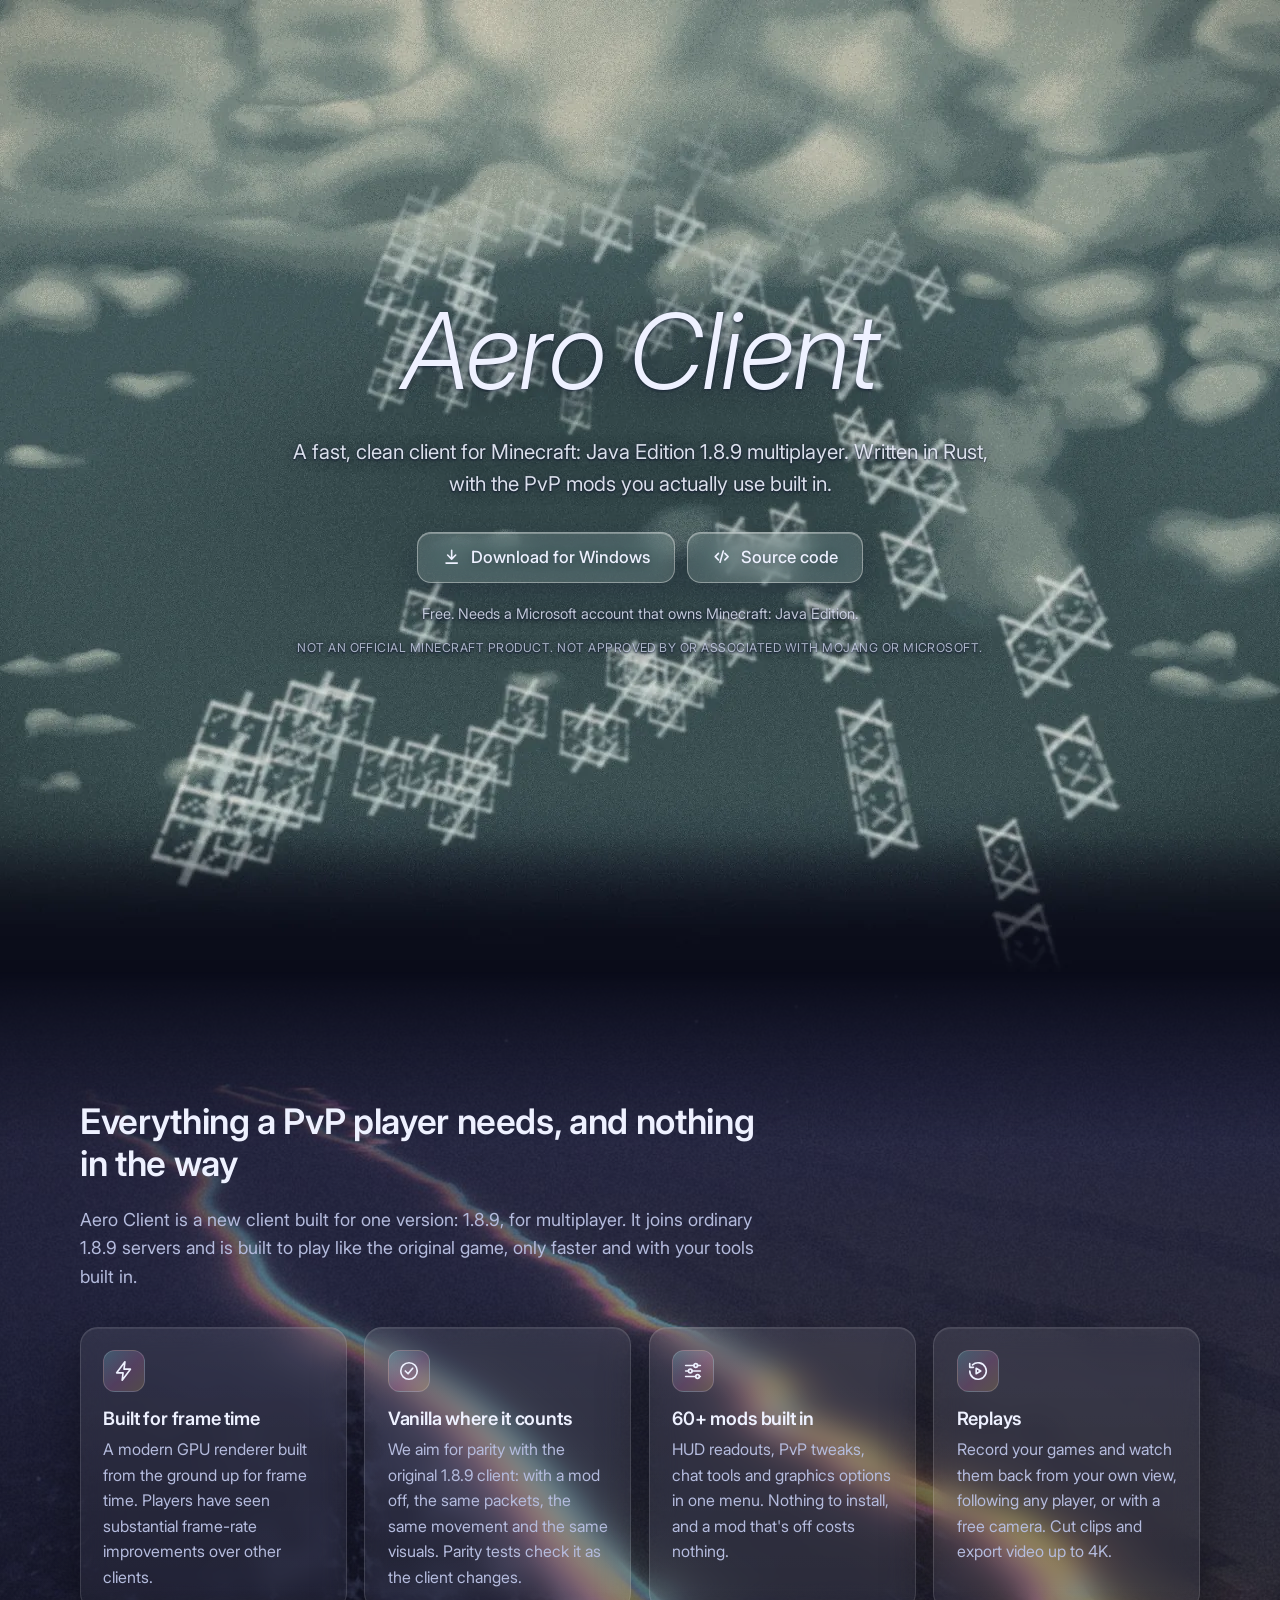
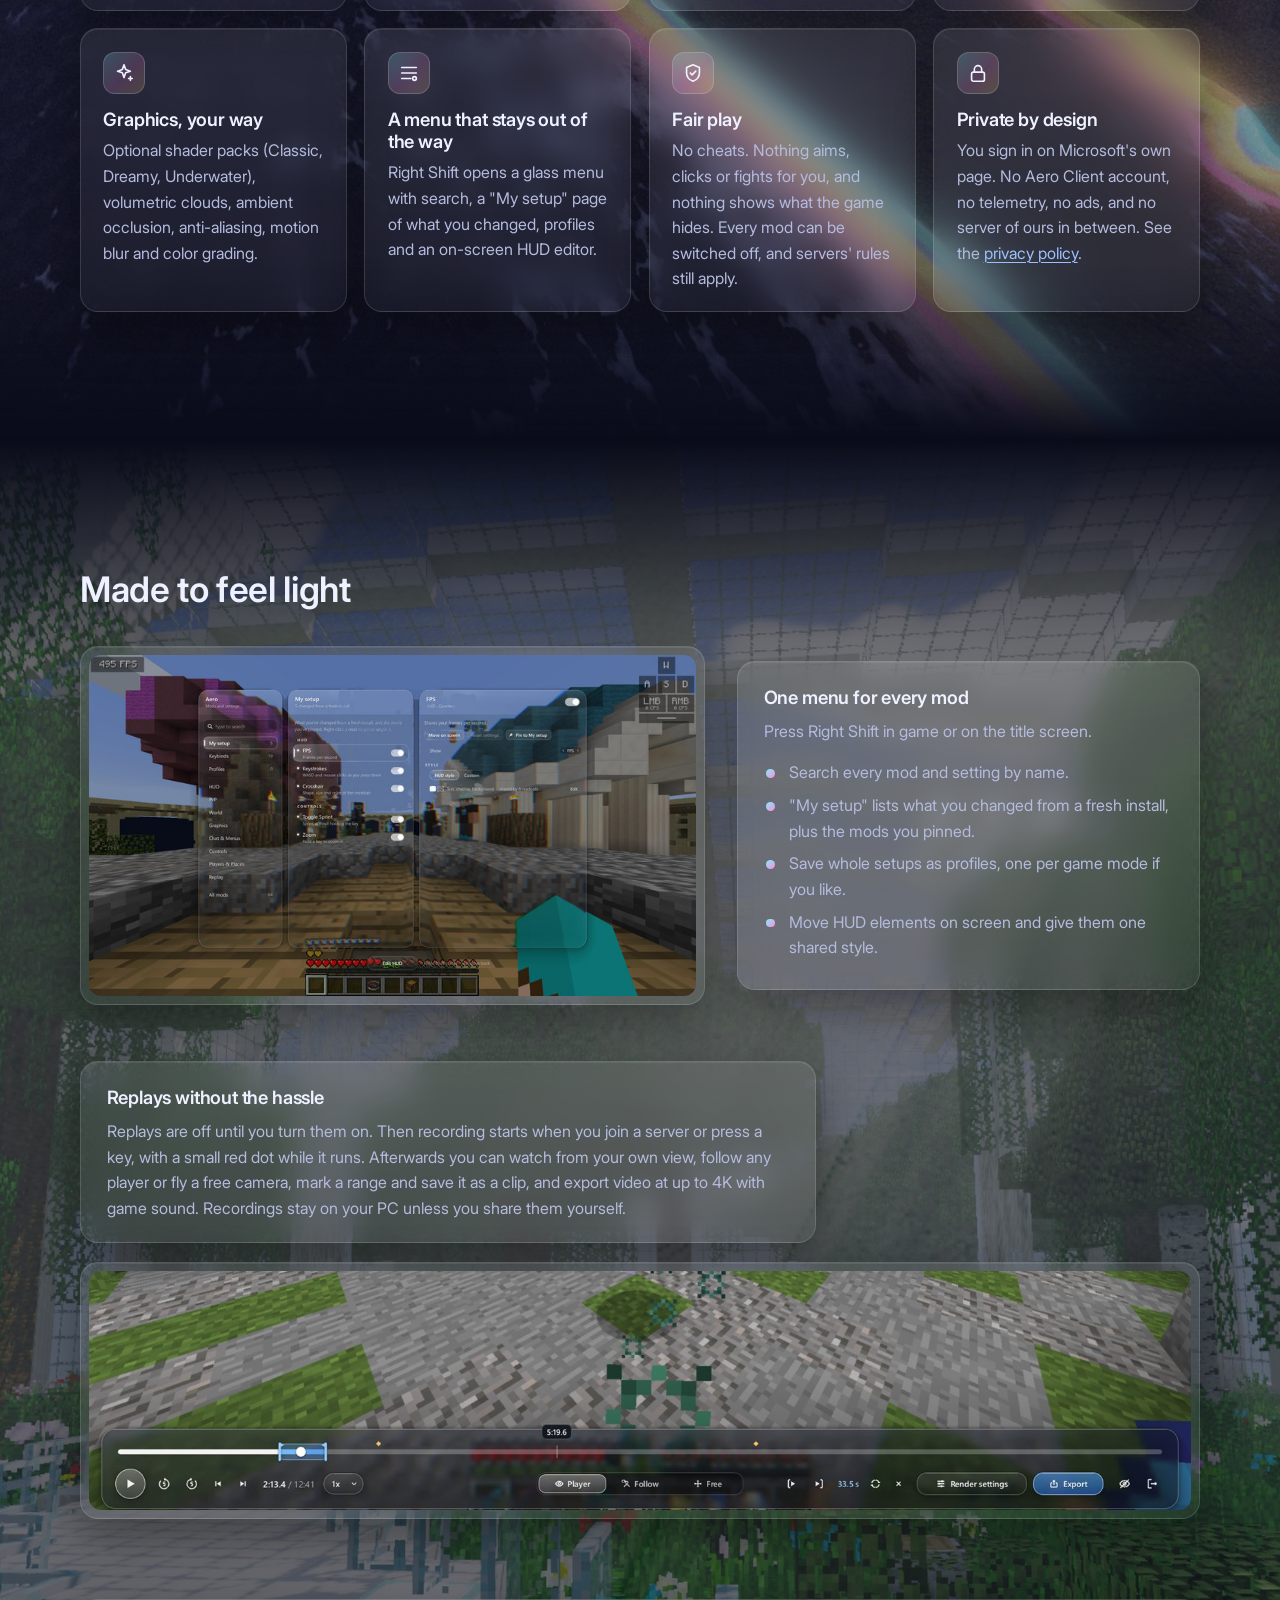
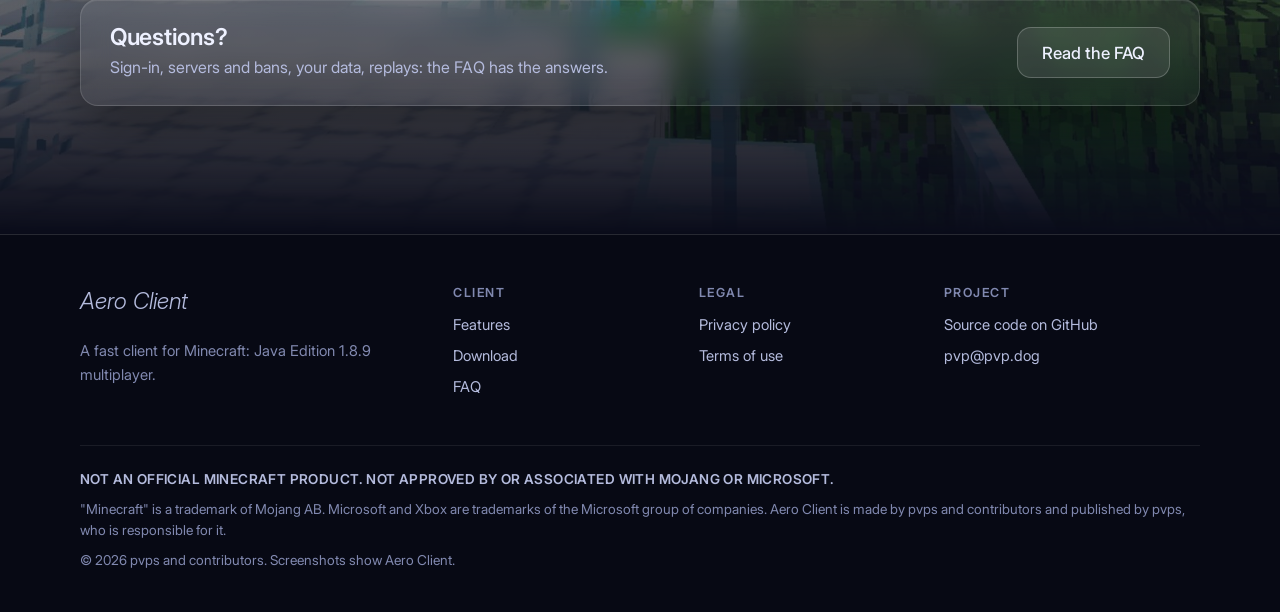
==== index.html @ 68083602 "Initial commit Co-Authored-By: Claude Opus 5.5 <noreply@anthropic.com>" ====
<!doctype html>
<html lang="en">
<head>
  <meta charset="utf-8">
  <meta name="viewport" content="width=device-width, initial-scale=1">
  <title>Aero Client: a fast client for Minecraft: Java Edition 1.8.9</title>
  <meta name="description" content="Aero Client is a fast, privacy-respecting client for Minecraft: Java Edition 1.8.9 multiplayer, written in Rust, with built-in PvP mods, replays and graphics options.">
  <meta name="referrer" content="no-referrer">
  <meta name="theme-color" content="#0a0c1a">
  <link rel="stylesheet" href="assets/css/site.css">
</head>
<body class="home">
  <a class="skip" href="#main">Skip to content</a>

  <main id="main">
    <section class="hero" aria-labelledby="hero-title">
      <div class="hero-plate" aria-hidden="true"></div>

      <div class="wrap hero-inner">
        <h1 class="hero-title" id="hero-title">Aero Client</h1>
        <p class="hero-lede">A fast, clean client for Minecraft: Java Edition 1.8.9 multiplayer. Written in Rust, with the PvP mods you actually use built in.</p>
        <div class="cta-row">
          <button type="button" class="btn btn-lg" popovertarget="download">
            <svg viewBox="0 0 24 24" fill="none" stroke="currentColor" stroke-width="2" stroke-linecap="round" stroke-linejoin="round" aria-hidden="true"><path d="M12 4v11M7 10l5 5 5-5M5 20h14"/></svg>
            Download for Windows
          </button>
          <a class="btn btn-lg" href="https://github.com/lettingtimetell/aero-client" rel="noopener">
            <svg viewBox="0 0 24 24" fill="none" stroke="currentColor" stroke-width="2" stroke-linecap="round" stroke-linejoin="round" aria-hidden="true"><path d="m8 8-4 4 4 4M16 8l4 4-4 4M14 5l-4 14"/></svg>
            Source code
          </a>
        </div>
        <p class="hero-note">Free. Needs a Microsoft account that owns Minecraft: Java Edition.</p>
        <p class="notice-line">NOT AN OFFICIAL MINECRAFT PRODUCT. NOT APPROVED BY OR ASSOCIATED WITH MOJANG OR MICROSOFT.</p>
      </div>
    </section>

    <section class="band band-shore" id="features" aria-labelledby="features-title">
      <div class="wrap">
        <div class="section-head">
          <h2 id="features-title">Everything a PvP player needs, and nothing in the way</h2>
          <p class="lede">Aero Client is a new client built for one version: 1.8.9, for multiplayer. It joins ordinary 1.8.9 servers and is built to play like the original game, only faster and with your tools built in.</p>
        </div>

        <div class="grid grid-4">
          <article class="card glass">
            <span class="icon"><svg viewBox="0 0 24 24" fill="none" stroke="currentColor" stroke-width="1.8" stroke-linecap="round" stroke-linejoin="round" aria-hidden="true"><path d="M13 2 4 14h7l-1 8 9-12h-7l1-8z"/></svg></span>
            <h3>Built for frame time</h3>
            <p>A modern GPU renderer built from the ground up for frame time. Players have seen substantial frame-rate improvements over other clients.</p>
          </article>
          <article class="card glass">
            <span class="icon"><svg viewBox="0 0 24 24" fill="none" stroke="currentColor" stroke-width="1.8" stroke-linecap="round" stroke-linejoin="round" aria-hidden="true"><circle cx="12" cy="12" r="9"/><path d="m8 12 3 3 5-6"/></svg></span>
            <h3>Vanilla where it counts</h3>
            <p>We aim for parity with the original 1.8.9 client: with a mod off, the same packets, the same movement and the same visuals. Parity tests check it as the client changes.</p>
          </article>
          <article class="card glass">
            <span class="icon"><svg viewBox="0 0 24 24" fill="none" stroke="currentColor" stroke-width="1.8" stroke-linecap="round" stroke-linejoin="round" aria-hidden="true"><path d="M4 6h9M17 6h3M4 12h3M11 12h9M4 18h11M19 18h1"/><circle cx="15" cy="6" r="2"/><circle cx="9" cy="12" r="2"/><circle cx="17" cy="18" r="2"/></svg></span>
            <h3>60+ mods built in</h3>
            <p>HUD readouts, PvP tweaks, chat tools and graphics options in one menu. Nothing to install, and a mod that's off costs nothing.</p>
          </article>
          <article class="card glass">
            <span class="icon"><svg viewBox="0 0 24 24" fill="none" stroke="currentColor" stroke-width="1.8" stroke-linecap="round" stroke-linejoin="round" aria-hidden="true"><path d="M3 12a9 9 0 1 0 3-6.7"/><path d="M3 4v4h4"/><path d="m10 9 5 3-5 3z"/></svg></span>
            <h3>Replays</h3>
            <p>Record your games and watch them back from your own view, following any player, or with a free camera. Cut clips and export video up to 4K.</p>
          </article>
          <article class="card glass">
            <span class="icon"><svg viewBox="0 0 24 24" fill="none" stroke="currentColor" stroke-width="1.8" stroke-linecap="round" stroke-linejoin="round" aria-hidden="true"><path d="M12 3l1.8 5.2L19 10l-5.2 1.8L12 17l-1.8-5.2L5 10l5.2-1.8z"/><path d="M19 16v4M17 18h4"/></svg></span>
            <h3>Graphics, your way</h3>
            <p>Optional shader packs (Classic, Dreamy, Underwater), volumetric clouds, ambient occlusion, anti-aliasing, motion blur and color grading.</p>
          </article>
          <article class="card glass">
            <span class="icon"><svg viewBox="0 0 24 24" fill="none" stroke="currentColor" stroke-width="1.8" stroke-linecap="round" stroke-linejoin="round" aria-hidden="true"><path d="M4 6h16M4 12h16M4 18h10"/><circle cx="18" cy="18" r="2"/></svg></span>
            <h3>A menu that stays out of the way</h3>
            <p>Right Shift opens a glass menu with search, a "My setup" page of what you changed, profiles and an on-screen HUD editor.</p>
          </article>
          <article class="card glass">
            <span class="icon"><svg viewBox="0 0 24 24" fill="none" stroke="currentColor" stroke-width="1.8" stroke-linecap="round" stroke-linejoin="round" aria-hidden="true"><path d="M12 3 5 6v6c0 4.5 3 7.5 7 9 4-1.5 7-4.5 7-9V6z"/><path d="m9 12 2 2 4-4"/></svg></span>
            <h3>Fair play</h3>
            <p>No cheats. Nothing aims, clicks or fights for you, and nothing shows what the game hides. Every mod can be switched off, and servers' rules still apply.</p>
          </article>
          <article class="card glass">
            <span class="icon"><svg viewBox="0 0 24 24" fill="none" stroke="currentColor" stroke-width="1.8" stroke-linecap="round" stroke-linejoin="round" aria-hidden="true"><rect x="5" y="11" width="14" height="10" rx="2"/><path d="M8 11V8a4 4 0 0 1 8 0v3"/></svg></span>
            <h3>Private by design</h3>
            <p>You sign in on Microsoft's own page. No Aero Client account, no telemetry, no ads, and no server of ours in between. See the <a href="privacy.html">privacy policy</a>.</p>
          </article>
        </div>
      </div>
    </section>

    <section class="band band-greenhouse" aria-labelledby="tour-title">
      <div class="wrap">
        <div class="section-head">
          <h2 id="tour-title">Made to feel light</h2>
        </div>

        <div class="showcase">
          <figure class="showcase-media glass">
            <img src="assets/img/mods-menu-lobby.jpg"
                 srcset="assets/img/mods-menu-lobby-800.jpg 800w, assets/img/mods-menu-lobby.jpg 1600w"
                 sizes="(max-width: 960px) 92vw, 640px" width="1600" height="900" loading="lazy"
                 alt="The mod menu open in game, in a server's spawn lobby: categories on the left, the My setup list in the middle and the FPS mod's settings on the right, with the lobby blurred behind the glass.">
          </figure>
          <div class="showcase-text glass">
            <h3>One menu for every mod</h3>
            <p>Press Right Shift in game or on the title screen.</p>
            <ul class="ticks">
              <li>Search every mod and setting by name.</li>
              <li>"My setup" lists what you changed from a fresh install, plus the mods you pinned.</li>
              <li>Save whole setups as profiles, one per game mode if you like.</li>
              <li>Move HUD elements on screen and give them one shared style.</li>
            </ul>
          </div>
        </div>

        <div class="showcase stack">
          <div class="showcase-text glass">
            <h3>Replays without the hassle</h3>
            <p>Replays are off until you turn them on. Then recording starts when you join a server or press a key, with a small red dot while it runs. Afterwards you can watch from your own view, follow any player or fly a free camera, mark a range and save it as a clip, and export video at up to 4K with game sound. Recordings stay on your PC unless you share them yourself.</p>
          </div>
          <figure class="showcase-media glass">
            <img src="assets/img/replay-controls.jpg"
                 srcset="assets/img/replay-controls-800.jpg 800w, assets/img/replay-controls.jpg 1600w"
                 sizes="(max-width: 1160px) 94vw, 1100px" width="1600" height="347" loading="lazy"
                 alt="The replay viewer's playback bar: timeline with a selected range, play and skip buttons, playback speed, Player, Follow and Free camera modes, Render settings and Export.">
          </figure>
        </div>

        <div class="faq-prompt glass">
          <div>
            <h2>Questions?</h2>
            <p>Sign-in, servers and bans, your data, replays: the FAQ has the answers.</p>
          </div>
          <a class="btn btn-lg" href="faq.html">Read the FAQ</a>
        </div>
      </div>
    </section>
  </main>

  <footer class="site-footer">
    <div class="wrap footer-grid">
      <div class="footer-brand">
        <a class="brand" href="index.html" aria-label="Aero Client home">
          <span class="brand-name">Aero Client</span>
        </a>
        <p>A fast client for Minecraft: Java Edition 1.8.9 multiplayer.</p>
      </div>
      <nav aria-label="Client">
        <h2>Client</h2>
        <a href="#features">Features</a>
        <button type="button" class="footer-link" popovertarget="download">Download</button>
        <a href="faq.html">FAQ</a>
      </nav>
      <nav aria-label="Legal">
        <h2>Legal</h2>
        <a href="privacy.html">Privacy policy</a>
        <a href="terms.html">Terms of use</a>
      </nav>
      <div>
        <h2>Project</h2>
        <a href="https://github.com/lettingtimetell/aero-client" rel="noopener">Source code on GitHub</a>
        <a href="mailto:pvp@pvp.dog">pvp@pvp.dog</a>
      </div>
    </div>
    <div class="wrap footer-legal">
      <p class="disclaimer"><strong>NOT AN OFFICIAL MINECRAFT PRODUCT. NOT APPROVED BY OR ASSOCIATED WITH MOJANG OR MICROSOFT.</strong></p>
      <p>"Minecraft" is a trademark of Mojang AB. Microsoft and Xbox are trademarks of the Microsoft group of companies. Aero Client is made by pvps and contributors and published by pvps, who is responsible for it.</p>
      <p>&copy; 2026 pvps and contributors. Screenshots show Aero Client.</p>
    </div>
  </footer>

  <!-- The download warning. Every Download button opens it; nothing downloads until "I understand". -->
  <div class="modal" id="download" popover role="dialog" aria-labelledby="download-title" aria-describedby="download-text">
    <span class="modal-icon" aria-hidden="true"><svg viewBox="0 0 24 24" fill="none" stroke="currentColor" stroke-width="2" stroke-linecap="round" stroke-linejoin="round"><path d="M10.3 3.9 1.8 18.2A2 2 0 0 0 3.5 21h17a2 2 0 0 0 1.7-2.8L13.7 3.9a2 2 0 0 0-3.4 0z"/><path d="M12 9v4M12 17h.01"/></svg></span>
    <h2 id="download-title">Before you download</h2>
    <div id="download-text">
      <p><strong>Aero Client is experimental.</strong> We aim to make it behave exactly like the original 1.8.9 client and test it against that client, but we can't guarantee that it matches in every case.</p>
      <p>Servers decide which clients and mods they allow, and some check how clients behave. Use your own discretion when you play on servers with Aero Client: read each server's rules, and switch off any mod it doesn't allow. You play on servers at your own risk, and we are not responsible for bans or any other action a server takes against your account.</p>
    </div>
    <div class="cta-row">
      <a class="btn btn-lg" href="https://github.com/lettingtimetell/aero-client/releases/latest" rel="noopener" autofocus>
        <svg viewBox="0 0 24 24" fill="none" stroke="currentColor" stroke-width="2" stroke-linecap="round" stroke-linejoin="round" aria-hidden="true"><path d="M12 4v11M7 10l5 5 5-5M5 20h14"/></svg>
        I understand, download
      </a>
      <button type="button" class="btn btn-lg" popovertarget="download" popovertargetaction="hide">Cancel</button>
    </div>
  </div>
</body>
</html>
---- assets/css/site.css ----
/* Aero Client website: one shared stylesheet for every page.
   Dark and glassy, matching the client's own menus. No external requests: fonts are local.
   No JavaScript anywhere: the download warning is an HTML popover, the panes are CSS animation. */

/* ---------- Fonts (Inter, SIL Open Font License 1.1: see assets/fonts/inter/OFL.txt) ---------- */
@font-face {
  font-family: "Inter";
  src: url("../fonts/inter/Inter_28pt-Regular.ttf") format("truetype");
  font-weight: 400;
  font-style: normal;
  font-display: swap;
}
@font-face {
  font-family: "Inter";
  src: url("../fonts/inter/Inter_28pt-Medium.ttf") format("truetype");
  font-weight: 500;
  font-style: normal;
  font-display: swap;
}
@font-face {
  font-family: "Inter";
  src: url("../fonts/inter/Inter_28pt-SemiBold.ttf") format("truetype");
  font-weight: 600;
  font-style: normal;
  font-display: swap;
}
/* The client's title screen uses this cut for "Aero Client". */
@font-face {
  font-family: "Inter Display";
  src: url("../fonts/inter/InterDisplay-LightItalic.ttf") format("truetype");
  font-weight: 300;
  font-style: italic;
  font-display: swap;
}

/* ---------- Design tokens: change the look here ---------- */
:root {
  color-scheme: dark;

  --bg: #0a0c1a;
  --bg-raised: #10132a;
  --text: #eef1ff;
  --text-dim: #b4bbdd;
  --text-faint: #8189b0;

  --glass: rgba(255, 255, 255, 0.055);
  --glass-strong: rgba(255, 255, 255, 0.09);
  --glass-border: rgba(255, 255, 255, 0.13);
  --glass-border-strong: rgba(255, 255, 255, 0.22);

  --accent-text: #9cc0ff;
  --crest-cyan: #7cf0ff;
  --crest-pink: #ff8ad8;
  --crest-gold: #ffd36b;
  --warn: #ffcf6e;

  --radius: 18px;
  --radius-sm: 12px;
  --radius-pill: 999px;
  --wrap: 1120px;
  --wrap-prose: 760px;
  --shadow: 0 18px 50px rgba(0, 0, 0, 0.38);

  --font: "Inter", "Segoe UI", system-ui, -apple-system, Roboto, "Helvetica Neue", Arial, sans-serif;
  --font-display: "Inter Display", "Inter", "Segoe UI", system-ui, sans-serif;
  --font-mono: ui-monospace, "Cascadia Mono", Consolas, "SFMono-Regular", Menlo, monospace;
}

/* ---------- Base ---------- */
*,
*::before,
*::after {
  box-sizing: border-box;
}

html {
  -webkit-text-size-adjust: 100%;
  text-size-adjust: 100%;
  scroll-behavior: smooth;
  scroll-padding-top: 1.5rem;
}

body {
  margin: 0;
  min-height: 100vh;
  background:
    radial-gradient(1200px 600px at 85% -10%, rgba(124, 240, 255, 0.10), transparent 60%),
    radial-gradient(900px 500px at -10% 20%, rgba(255, 138, 216, 0.08), transparent 60%),
    radial-gradient(900px 700px at 50% 110%, rgba(77, 139, 255, 0.10), transparent 60%),
    var(--bg);
  background-attachment: fixed;
  color: var(--text);
  font-family: var(--font);
  font-size: 16px;
  line-height: 1.6;
  -webkit-font-smoothing: antialiased;
}

/* The home page paints its own backgrounds section by section. */
body.home {
  background: var(--bg);
}

img {
  max-width: 100%;
  height: auto;
  display: block;
}

a {
  color: var(--accent-text);
  text-decoration-thickness: 1px;
  text-underline-offset: 3px;
}

a:hover {
  color: #c3d8ff;
}

:focus-visible {
  outline: 2px solid var(--crest-cyan);
  outline-offset: 3px;
  border-radius: 6px;
}

h1,
h2,
h3,
h4 {
  line-height: 1.2;
  margin: 0 0 0.6em;
  font-weight: 600;
  letter-spacing: -0.01em;
}

h1 {
  font-size: clamp(2.2rem, 4.5vw, 3.4rem);
}

h2 {
  font-size: clamp(1.6rem, 3vw, 2.2rem);
}

h3 {
  font-size: 1.15rem;
}

p {
  margin: 0 0 1em;
}

code,
.mono {
  font-family: var(--font-mono);
  font-size: 0.9em;
  background: rgba(255, 255, 255, 0.07);
  border: 1px solid rgba(255, 255, 255, 0.08);
  border-radius: 6px;
  padding: 0.08em 0.4em;
  word-break: break-word;
}

hr {
  border: 0;
  border-top: 1px solid var(--glass-border);
  margin: 2.5rem 0;
}

.wrap {
  width: min(100% - 2.5rem, var(--wrap));
  margin-inline: auto;
}

.wrap-prose {
  width: min(100% - 2.5rem, var(--wrap-prose));
  margin-inline: auto;
}

.visually-hidden {
  position: absolute !important;
  width: 1px;
  height: 1px;
  overflow: hidden;
  clip: rect(0 0 0 0);
  white-space: nowrap;
}

.skip {
  position: absolute;
  left: 1rem;
  top: -3rem;
  z-index: 100;
  background: #2f6ff0;
  color: #fff;
  padding: 0.5rem 0.9rem;
  border-radius: var(--radius-sm);
}

.skip:focus {
  top: 1rem;
}

/* ---------- Wordmark and the way home (there is no top bar) ---------- */
.brand {
  display: inline-flex;
  align-items: center;
  gap: 0.6rem;
  color: var(--text);
  text-decoration: none;
  flex: none;
}

.brand:hover {
  color: var(--text);
}

.brand-name {
  font-family: var(--font-display);
  font-style: italic;
  font-weight: 300;
  font-size: 1.45rem;
  letter-spacing: 0.005em;
  white-space: nowrap;
}

.page-top {
  padding-top: clamp(1.4rem, 3vw, 2rem);
}

.back-link {
  display: inline-flex;
  align-items: center;
  gap: 0.5rem;
  color: var(--text-dim);
  text-decoration: none;
  font-family: var(--font-display);
  font-style: italic;
  font-weight: 300;
  font-size: 1.4rem;
}

.back-link:hover {
  color: var(--text);
}

.back-link svg {
  width: 1rem;
  height: 1rem;
  flex: none;
}

/* ---------- Buttons ---------- */
/* Every button is the same clear glass, Download included. */
.btn {
  display: inline-flex;
  align-items: center;
  justify-content: center;
  gap: 0.55rem;
  font: inherit;
  font-weight: 500;
  color: var(--text);
  text-decoration: none;
  background: var(--glass-strong);
  border: 1px solid var(--glass-border-strong);
  border-radius: var(--radius-sm);
  padding: 0.65rem 1.15rem;
  line-height: 1.2;
  cursor: pointer;
  transition: background 0.15s ease, border-color 0.15s ease;
  white-space: nowrap;
}

.btn:hover {
  color: var(--text);
  background: rgba(255, 255, 255, 0.14);
  border-color: rgba(255, 255, 255, 0.3);
}

.btn-lg {
  padding: 0.9rem 1.5rem;
  font-size: 1.05rem;
  border-radius: 14px;
}

.btn svg {
  width: 1.15em;
  height: 1.15em;
  flex: none;
}

/* ---------- Glass panels ---------- */
.glass {
  background: linear-gradient(180deg, rgba(255, 255, 255, 0.075), rgba(255, 255, 255, 0.035));
  border: 1px solid var(--glass-border);
  border-radius: var(--radius);
  box-shadow: var(--shadow), inset 0 1px 0 rgba(255, 255, 255, 0.08);
  -webkit-backdrop-filter: blur(14px);
  backdrop-filter: blur(14px);
}

/* ---------- Hero: the sky, the panes, the name ---------- */
.hero {
  position: relative;
  isolation: isolate;
  overflow: hidden;
  display: grid;
  align-items: center;
  /* The whole first screen, plus a little more that shows as soon as you scroll. The bottom
     padding keeps the content centred in the first screen. */
  min-height: 108vh;
  min-height: calc(100svh + 8vh);
  padding: 3.5rem 0 8vh;
  text-align: center;
}

/* The hero picture: the sky, the glass pane tower, the clouds in front, the film grain and the
   fade into the next section, baked into one image per screen size. The live 3D version it's made
   from lives in work/hero-studio/ (see its README): change it there, then run render_plates.py.
   A still picture costs almost nothing to scroll; the live version cost about 20 ms a frame.
   Each image is rendered from the live hero at that screen size, so it looks the same. */
.hero-plate {
  position: absolute;
  inset: 0;
  z-index: -1;
  background: var(--bg) url("../img/hero-1920.webp") center bottom / cover no-repeat;
}

@media (max-width: 1600px) {
  .hero-plate {
    background-image: url("../img/hero-1440.webp");
    background-image: image-set(url("../img/hero-1440.webp") 1x, url("../img/hero-1440@2x.webp") 2x);
  }
}

@media (min-width: 2201px) {
  .hero-plate {
    background-image: url("../img/hero-2560.webp");
  }
}

@media (max-aspect-ratio: 4 / 5) {
  .hero-plate {
    background-image: url("../img/hero-portrait.webp");
  }
}

.hero-inner {
  position: relative;
  z-index: 1;
  display: grid;
  justify-items: center;
}

.hero-title {
  font-family: var(--font-display);
  font-style: italic;
  font-weight: 300;
  font-size: clamp(3.4rem, 9vw, 6.6rem);
  letter-spacing: -0.01em;
  line-height: 1;
  margin: 0 0 0.3em;
  text-shadow: 0 1px 3px rgba(6, 10, 38, 0.55), 0 2px 28px rgba(6, 10, 38, 0.45);
}

.hero-lede {
  font-size: clamp(1.08rem, 1.9vw, 1.28rem);
  color: rgba(240, 244, 255, 0.9);
  max-width: 34em;
  margin: 0 auto 1.9rem;
  text-shadow: 0 1px 2px rgba(6, 10, 38, 0.8), 0 1px 14px rgba(6, 10, 38, 0.55);
}

.cta-row {
  display: flex;
  flex-wrap: wrap;
  gap: 0.8rem;
  align-items: center;
}

.hero .cta-row {
  justify-content: center;
}

/* Over the sky the clear buttons get a frost, so they read on light and dark clouds alike. */
.hero .btn {
  background: rgba(255, 255, 255, 0.13);
  border-color: rgba(255, 255, 255, 0.38);
  box-shadow: 0 10px 30px rgba(6, 10, 38, 0.25), inset 0 1px 0 rgba(255, 255, 255, 0.3);
  -webkit-backdrop-filter: blur(12px) saturate(140%);
  backdrop-filter: blur(12px) saturate(140%);
  text-shadow: 0 1px 8px rgba(6, 10, 38, 0.35);
}

.hero .btn:hover {
  background: rgba(255, 255, 255, 0.22);
  border-color: rgba(255, 255, 255, 0.55);
}

.hero-note {
  color: rgba(232, 238, 255, 0.82);
  font-size: 0.92rem;
  margin: 1.3rem 0 0;
  text-shadow: 0 1px 2px rgba(6, 10, 38, 0.8), 0 1px 10px rgba(6, 10, 38, 0.6);
}

.notice-line {
  font-size: 0.76rem;
  letter-spacing: 0.04em;
  color: rgba(225, 232, 255, 0.72);
  margin: 0.7rem 0 0;
  text-shadow: 0 1px 2px rgba(6, 10, 38, 0.8), 0 1px 10px rgba(6, 10, 38, 0.6);
}

/* ---------- Sections ---------- */
.section {
  padding: clamp(3.5rem, 7vw, 5.5rem) 0;
}

.section-head {
  max-width: 44rem;
  margin-bottom: 2.2rem;
}

.eyebrow {
  display: inline-block;
  font-size: 0.8rem;
  font-weight: 600;
  letter-spacing: 0.12em;
  text-transform: uppercase;
  color: var(--crest-cyan);
  margin-bottom: 0.7rem;
}

.lede {
  font-size: 1.12rem;
  color: var(--text-dim);
}

.page-head {
  padding: clamp(1.6rem, 4vw, 2.6rem) 0 1.5rem;
}

.page-head h1 {
  margin-bottom: 0.4em;
}

/* Home page bands: a picture from the client behind each lower section, dimmed for reading and
   faded out at the top and bottom edges so the bands melt into each other. */
.band {
  position: relative;
  isolation: isolate;
  padding: clamp(5rem, 10vw, 8rem) 0;
}

.band::before {
  content: "";
  position: absolute;
  inset: 0;
  z-index: -1;
  background: var(--band-image);
  -webkit-mask-image: linear-gradient(180deg, transparent 0, #000 16%, #000 84%, transparent 100%);
  mask-image: linear-gradient(180deg, transparent 0, #000 16%, #000 84%, transparent 100%);
}

.band-shore {
  --band-image:
    linear-gradient(180deg, rgba(10, 12, 26, 0.25), rgba(10, 12, 26, 0.45)),
    url("../img/bg-shore.jpg") center / cover no-repeat;
}

.band-greenhouse {
  --band-image:
    linear-gradient(180deg, rgba(8, 12, 26, 0.5), rgba(8, 12, 26, 0.6)),
    url("../img/bg-greenhouse.jpg") center / cover no-repeat;
}

@media (max-width: 960px) {
  .band-shore {
    --band-image:
      linear-gradient(180deg, rgba(10, 12, 26, 0.25), rgba(10, 12, 26, 0.45)),
      url("../img/bg-shore-960.jpg") center / cover no-repeat;
  }

  .band-greenhouse {
    --band-image:
      linear-gradient(180deg, rgba(8, 12, 26, 0.5), rgba(8, 12, 26, 0.6)),
      url("../img/bg-greenhouse-960.jpg") center / cover no-repeat;
  }
}

/* ---------- Feature cards ---------- */
.grid {
  display: grid;
  gap: 1.1rem;
}

.grid-4 {
  grid-template-columns: repeat(4, minmax(0, 1fr));
}

.card {
  padding: 1.4rem 1.4rem 1.2rem;
}

.card h3 {
  margin-bottom: 0.45em;
}

.card p {
  color: var(--text-dim);
  margin-bottom: 0.6em;
}

.card p:last-child {
  margin-bottom: 0;
}

.icon {
  display: inline-grid;
  place-items: center;
  width: 42px;
  height: 42px;
  border-radius: 12px;
  margin-bottom: 0.9rem;
  color: var(--text);
  background: linear-gradient(135deg, rgba(124, 240, 255, 0.22), rgba(255, 138, 216, 0.18) 55%, rgba(255, 211, 107, 0.18));
  border: 1px solid rgba(255, 255, 255, 0.16);
}

.icon svg {
  width: 22px;
  height: 22px;
}

/* ---------- Showcase rows (image + text) ---------- */
.showcase {
  display: grid;
  grid-template-columns: 1.35fr 1fr;
  gap: 2rem;
  align-items: center;
  margin-bottom: 3.5rem;
}

.showcase:last-child {
  margin-bottom: 0;
}

/* For very wide pictures: text on top, picture full width below. */
.showcase.stack {
  grid-template-columns: minmax(0, 1fr);
  gap: 1.2rem;
}

.showcase.stack .showcase-text {
  max-width: 46rem;
}

.showcase-media {
  margin: 0;
  padding: 8px;
}

.showcase-media img {
  border-radius: 12px;
  width: 100%;
}

.showcase-text {
  padding: 1.5rem 1.6rem 1.3rem;
}

.showcase-text p,
.showcase-text li {
  color: var(--text-dim);
}

.showcase-text p:last-child,
.showcase-text ul:last-child {
  margin-bottom: 0;
}

.ticks {
  list-style: none;
  padding: 0;
  margin: 0 0 1em;
}

.ticks li {
  position: relative;
  padding-left: 1.6rem;
  margin-bottom: 0.45rem;
}

.ticks li::before {
  content: "";
  position: absolute;
  left: 0.15rem;
  top: 0.55em;
  width: 0.55rem;
  height: 0.55rem;
  border-radius: 50%;
  background: linear-gradient(135deg, var(--crest-cyan), var(--crest-pink));
}

/* The FAQ, from the home page. */
.faq-prompt {
  display: flex;
  flex-wrap: wrap;
  align-items: center;
  justify-content: space-between;
  gap: 1rem 2rem;
  margin-top: clamp(3.5rem, 7vw, 5rem);
  padding: 1.5rem 1.8rem;
}

.faq-prompt h2 {
  font-size: 1.45rem;
  margin: 0 0 0.2rem;
}

.faq-prompt p {
  color: var(--text-dim);
  margin: 0;
}

/* ---------- The download warning (an HTML popover: Esc or a click outside closes it) ---------- */
.modal {
  position: fixed;
  inset: 0;
  margin: auto;
  width: min(100% - 2rem, 33rem);
  height: fit-content;
  max-height: calc(100% - 2rem);
  overflow: auto;
  padding: clamp(1.4rem, 4vw, 2rem);
  color: var(--text);
  text-align: left;
  border: 1px solid var(--glass-border-strong);
  border-radius: var(--radius);
  background: linear-gradient(180deg, rgba(34, 40, 78, 0.94), rgba(14, 17, 38, 0.96));
  box-shadow: 0 30px 90px rgba(0, 0, 0, 0.6), inset 0 1px 0 rgba(255, 255, 255, 0.14);
  -webkit-backdrop-filter: blur(18px);
  backdrop-filter: blur(18px);
}

.modal::backdrop {
  background: rgba(4, 6, 14, 0.62);
  -webkit-backdrop-filter: blur(5px);
  backdrop-filter: blur(5px);
}

.modal:popover-open {
  animation: modal-in 0.18s ease-out;
}

@keyframes modal-in {
  from {
    opacity: 0;
    transform: translateY(8px) scale(0.98);
  }
}

.modal-icon {
  display: inline-grid;
  place-items: center;
  width: 44px;
  height: 44px;
  border-radius: 12px;
  margin-bottom: 1rem;
  color: var(--warn);
  background: rgba(255, 207, 110, 0.12);
  border: 1px solid rgba(255, 207, 110, 0.35);
}

.modal-icon svg {
  width: 22px;
  height: 22px;
}

.modal h2 {
  font-size: 1.4rem;
  margin-bottom: 0.6rem;
}

.modal p {
  color: var(--text-dim);
}

.modal p strong {
  color: var(--text);
  font-weight: 600;
}

.modal .cta-row {
  margin-top: 1.5rem;
}

/* ---------- Tables ---------- */
.table-wrap {
  overflow-x: auto;
  border-radius: var(--radius);
  border: 1px solid var(--glass-border);
  background: var(--glass);
  margin: 0 0 1.5rem;
}

table {
  width: 100%;
  border-collapse: collapse;
  font-size: 0.95rem;
}

th,
td {
  text-align: left;
  vertical-align: top;
  padding: 0.8rem 1rem;
  border-bottom: 1px solid rgba(255, 255, 255, 0.08);
}

th {
  font-size: 0.8rem;
  letter-spacing: 0.06em;
  text-transform: uppercase;
  color: var(--text-faint);
  font-weight: 600;
  background: rgba(255, 255, 255, 0.03);
}

tr:last-child td {
  border-bottom: 0;
}

td {
  color: var(--text-dim);
}

td:first-child {
  color: var(--text);
}

/* ---------- Prose pages (privacy, terms) ---------- */
.prose h2 {
  font-size: 1.45rem;
  margin-top: 2.4rem;
  padding-top: 0.4rem;
}

.prose h3 {
  margin-top: 1.6rem;
}

.prose p,
.prose li {
  color: var(--text-dim);
}

.prose strong {
  color: var(--text);
}

.prose ul,
.prose ol {
  padding-left: 1.3rem;
  margin: 0 0 1em;
}

.prose li {
  margin-bottom: 0.4rem;
}

.meta {
  color: var(--text-faint);
  font-size: 0.92rem;
}

.toc {
  padding: 1.1rem 1.3rem;
  margin: 0 0 2rem;
}

.toc h2 {
  font-size: 0.85rem;
  letter-spacing: 0.1em;
  text-transform: uppercase;
  color: var(--text-faint);
  margin: 0 0 0.6rem;
  padding: 0;
}

.toc ol {
  margin: 0;
  padding-left: 1.2rem;
  columns: 2;
  column-gap: 2rem;
}

.toc li {
  margin-bottom: 0.25rem;
  break-inside: avoid;
}

.toc a {
  color: var(--text-dim);
  text-decoration: none;
}

.toc a:hover {
  color: var(--text);
  text-decoration: underline;
}

.caps {
  text-transform: uppercase;
}

/* ---------- FAQ ---------- */
.faq-group {
  margin-bottom: 2.4rem;
}

.faq-group > h2 {
  font-size: 1.15rem;
  color: var(--text-faint);
  letter-spacing: 0.08em;
  text-transform: uppercase;
  margin-bottom: 0.9rem;
}

details.faq {
  background: var(--glass);
  border: 1px solid var(--glass-border);
  border-radius: var(--radius-sm);
  margin-bottom: 0.7rem;
}

details.faq[open] {
  background: var(--glass-strong);
  border-color: var(--glass-border-strong);
}

details.faq summary {
  cursor: pointer;
  list-style: none;
  padding: 1rem 3rem 1rem 1.2rem;
  font-weight: 500;
  position: relative;
}

details.faq summary::-webkit-details-marker {
  display: none;
}

details.faq summary::after {
  content: "+";
  position: absolute;
  right: 1.2rem;
  top: 50%;
  transform: translateY(-50%);
  font-size: 1.3rem;
  color: var(--text-faint);
}

details.faq[open] summary::after {
  content: "\2212";
}

details.faq .answer {
  padding: 0 1.2rem 1.1rem;
  color: var(--text-dim);
}

details.faq .answer p:last-child {
  margin-bottom: 0;
}

/* ---------- Footer ---------- */
.site-footer {
  margin-top: 4rem;
  border-top: 1px solid var(--glass-border);
  background: rgba(6, 8, 18, 0.6);
  padding: 3rem 0 2rem;
  font-size: 0.93rem;
}

.home .site-footer {
  margin-top: 0;
}

.footer-grid {
  display: grid;
  grid-template-columns: 1.6fr 1fr 1fr 1.2fr;
  gap: 2rem;
}

.footer-grid h2 {
  font-size: 0.78rem;
  letter-spacing: 0.12em;
  text-transform: uppercase;
  color: var(--text-faint);
  margin: 0.2rem 0 0.8rem;
}

/* .footer-link: the home page's footer Download is a button (it opens the warning), so it
   gets the links' look. */
.footer-grid a,
.footer-grid .footer-link {
  display: block;
  color: var(--text-dim);
  text-decoration: none;
  margin-bottom: 0.45rem;
}

.footer-link {
  font: inherit;
  background: none;
  border: 0;
  padding: 0;
  cursor: pointer;
  text-align: left;
}

.footer-grid a:hover,
.footer-grid .footer-link:hover {
  color: var(--text);
}

.footer-grid .brand {
  display: inline-flex;
}

.footer-brand p {
  color: var(--text-faint);
  margin-top: 0.8rem;
  max-width: 22rem;
}

.footer-legal {
  margin-top: 2.4rem;
  padding-top: 1.4rem;
  border-top: 1px solid rgba(255, 255, 255, 0.08);
  color: var(--text-faint);
  font-size: 0.85rem;
}

.footer-legal p {
  margin-bottom: 0.5rem;
}

.disclaimer {
  color: var(--text-dim);
  letter-spacing: 0.03em;
}

/* ---------- Responsive ---------- */
@media (max-width: 960px) {
  /* minmax(0, 1fr): a wide button or code span must not widen the page. */
  .showcase {
    grid-template-columns: minmax(0, 1fr);
  }

  .grid-4 {
    grid-template-columns: repeat(2, minmax(0, 1fr));
  }

  .footer-grid {
    grid-template-columns: 1fr 1fr;
  }
}

@media (max-width: 640px) {
  .hero .cta-row .btn,
  .modal .cta-row .btn {
    width: 100%;
    white-space: normal;
  }

  .btn-lg {
    font-size: 1rem;
  }

  .grid-4 {
    grid-template-columns: 1fr;
  }

  .toc ol {
    columns: 1;
  }

  .footer-grid {
    grid-template-columns: 1fr;
  }
}

@media (prefers-reduced-motion: reduce) {
  html {
    scroll-behavior: auto;
  }

  * {
    transition: none !important;
  }


  .modal:popover-open {
    animation: none;
  }
}
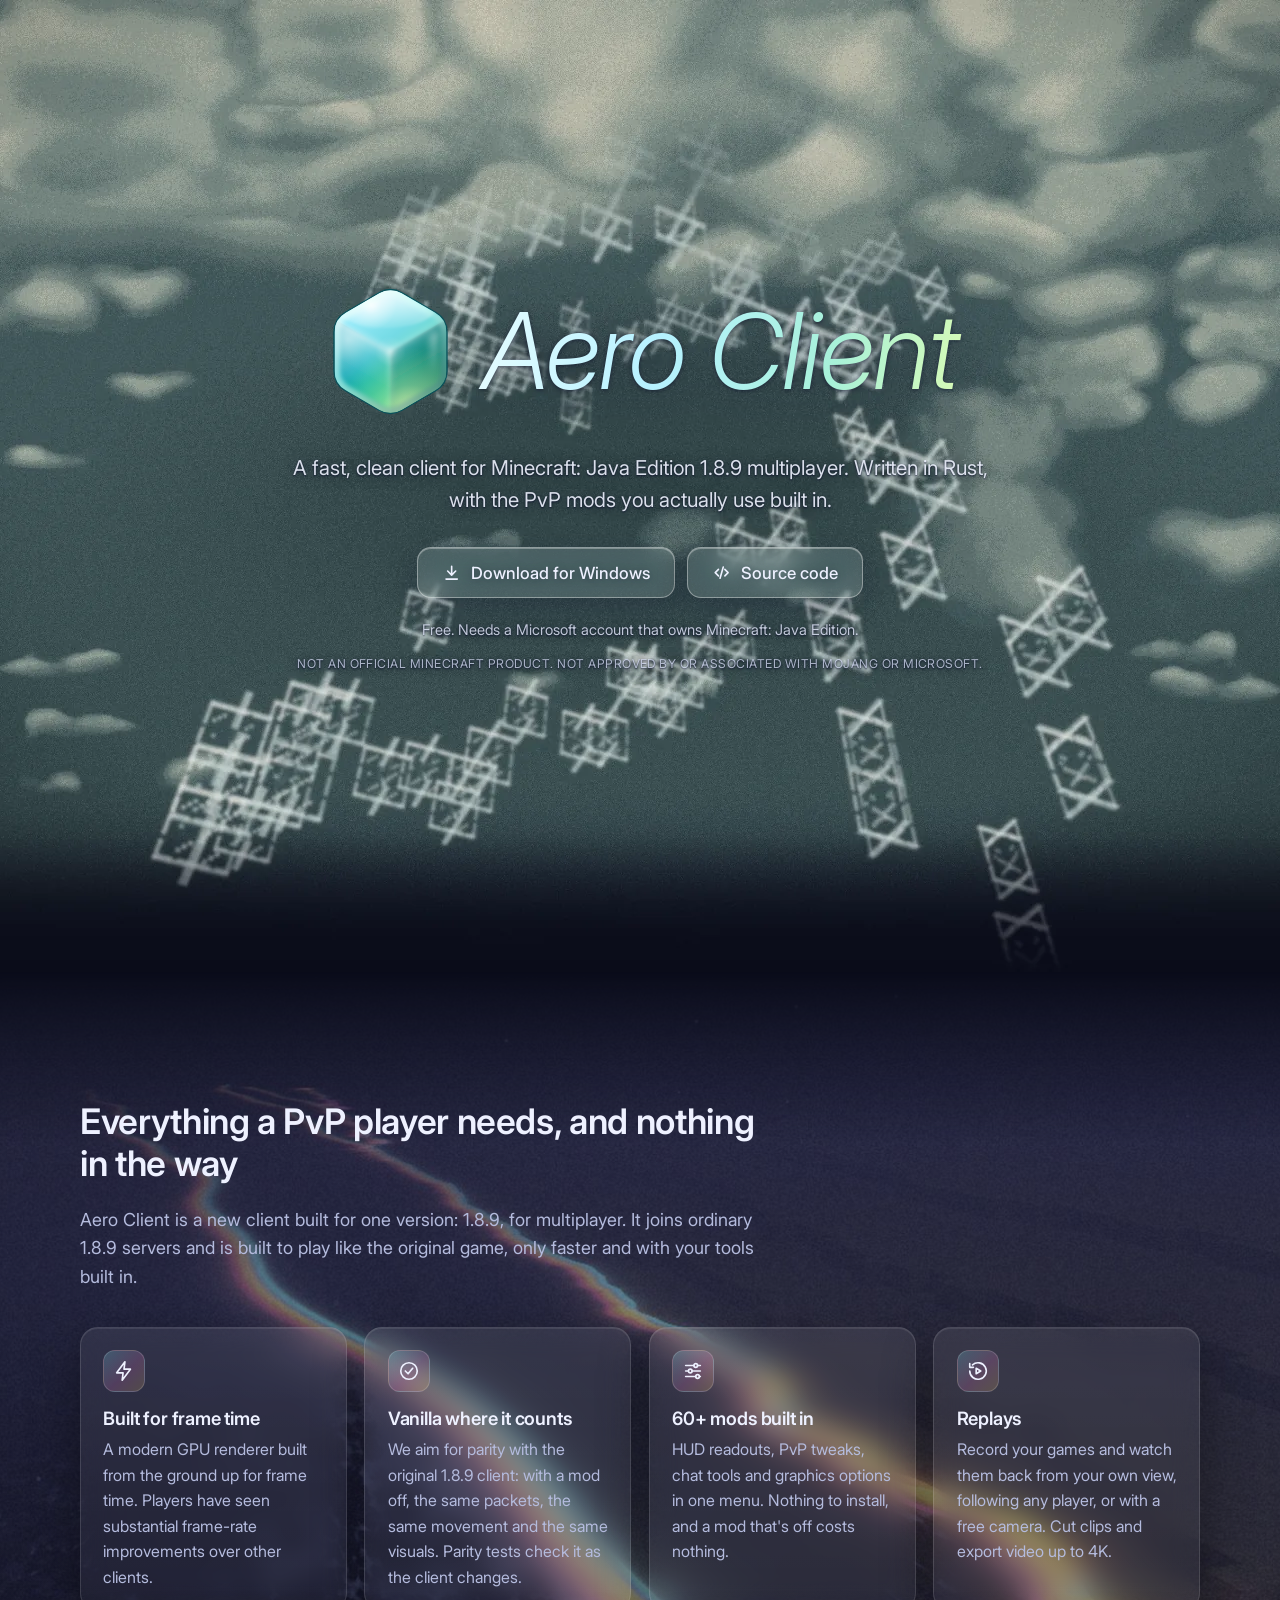
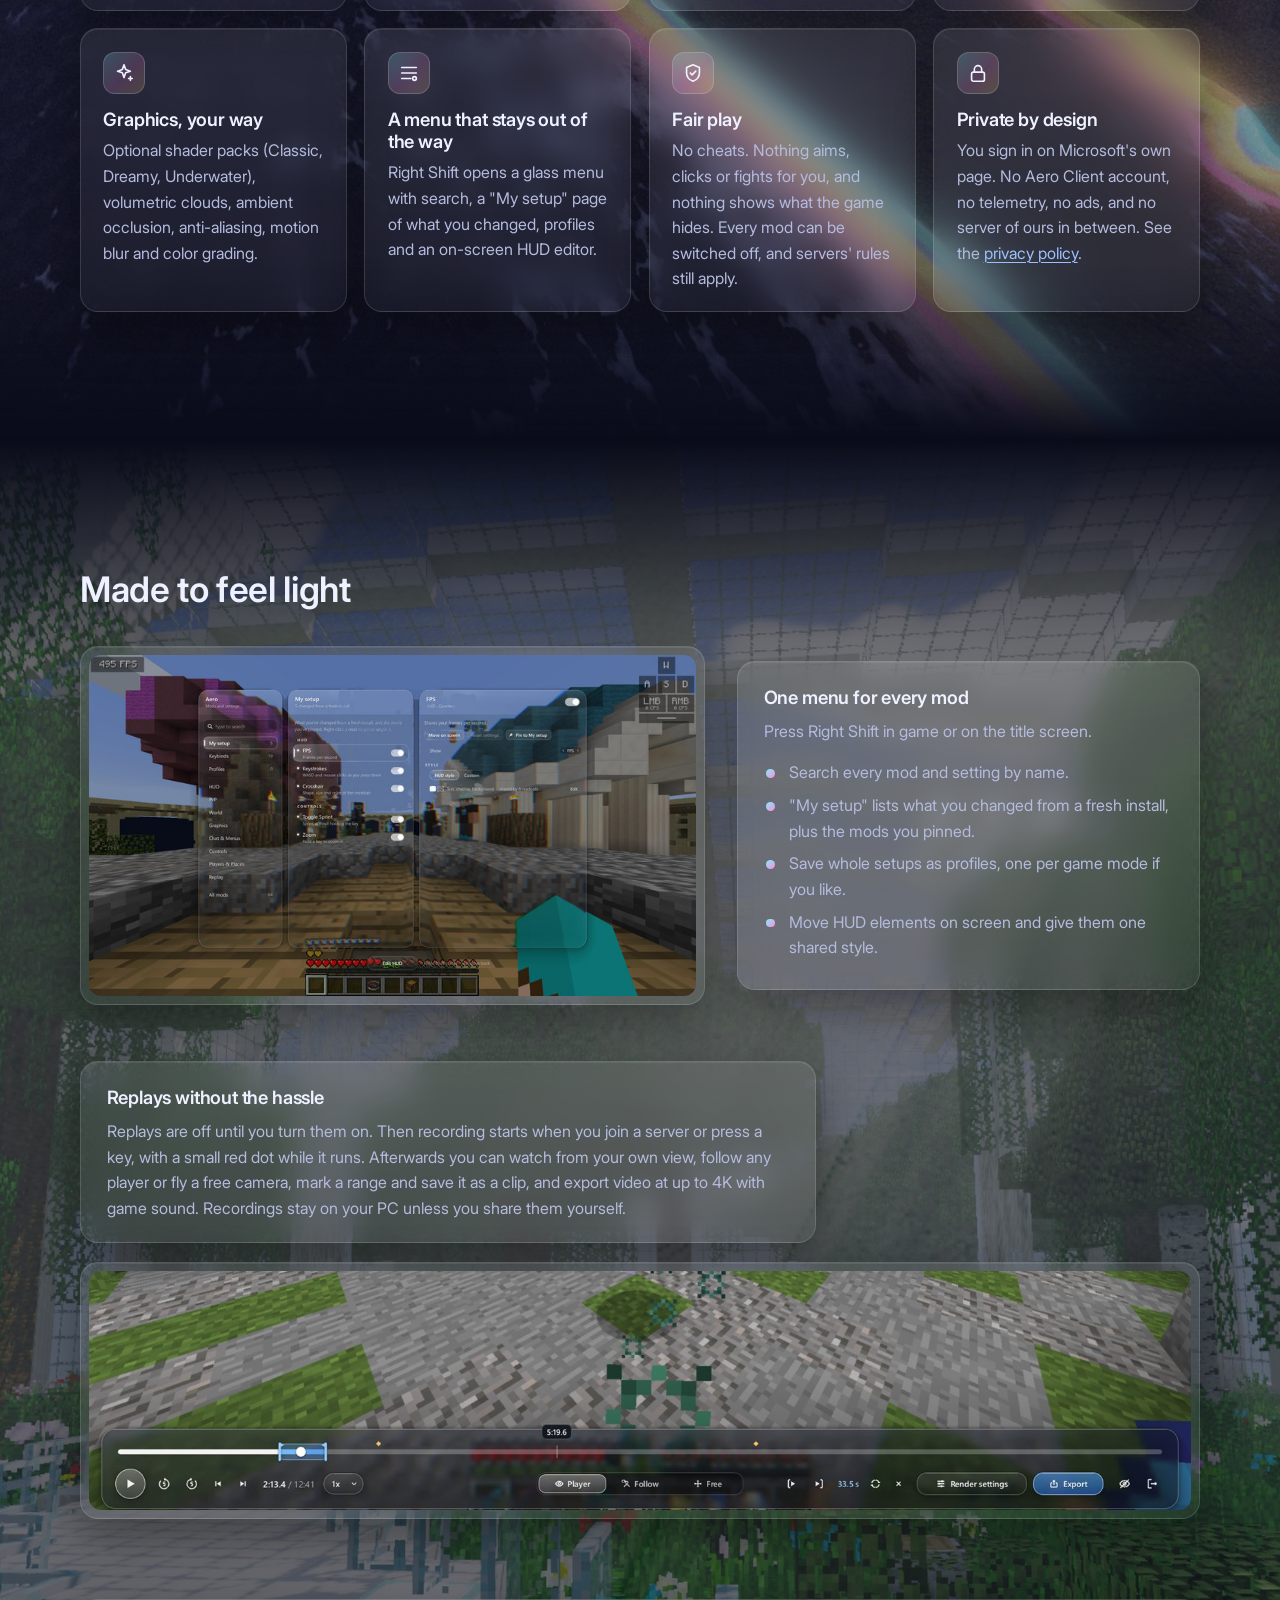
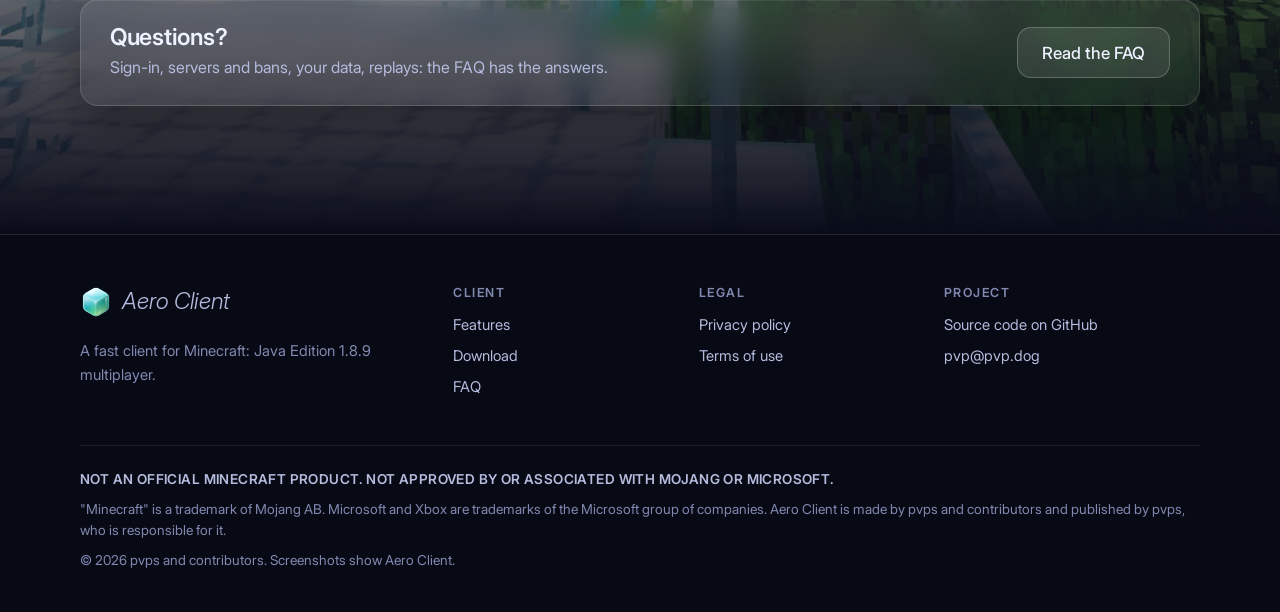
==== commit 9629cf67: "Add the logo: beside the title, in the footer, and as the tab icon The glossy cube logo sits to the " ====
--- a/index.html
+++ b/index.html
@@ -8,6 +8,9 @@
   <meta name="referrer" content="no-referrer">
   <meta name="theme-color" content="#0a0c1a">
   <link rel="stylesheet" href="assets/css/site.css">
+  <link rel="icon" href="assets/img/favicon-32.png" sizes="32x32">
+  <link rel="icon" href="assets/img/aero-client-logo.svg" type="image/svg+xml">
+  <link rel="apple-touch-icon" href="assets/img/apple-touch-icon.png">
 </head>
 <body class="home">
   <a class="skip" href="#main">Skip to content</a>
@@ -17,7 +20,10 @@
       <div class="hero-plate" aria-hidden="true"></div>
 
       <div class="wrap hero-inner">
-        <h1 class="hero-title" id="hero-title">Aero Client</h1>
+        <div class="hero-lockup">
+          <img class="hero-logo" src="assets/img/aero-client-logo.svg" alt="" width="128" height="128">
+          <h1 class="hero-title" id="hero-title">Aero Client</h1>
+        </div>
         <p class="hero-lede">A fast, clean client for Minecraft: Java Edition 1.8.9 multiplayer. Written in Rust, with the PvP mods you actually use built in.</p>
         <div class="cta-row">
           <button type="button" class="btn btn-lg" popovertarget="download">
@@ -139,6 +145,7 @@
     <div class="wrap footer-grid">
       <div class="footer-brand">
         <a class="brand" href="index.html" aria-label="Aero Client home">
+          <img class="brand-logo" src="assets/img/aero-client-logo.svg" alt="" width="32" height="32">
           <span class="brand-name">Aero Client</span>
         </a>
         <p>A fast client for Minecraft: Java Edition 1.8.9 multiplayer.</p>
--- a/assets/css/site.css
+++ b/assets/css/site.css
@@ -221,6 +221,13 @@
   font-size: 1.45rem;
   letter-spacing: 0.005em;
   white-space: nowrap;
+}
+
+/* The cube logo beside the footer's wordmark. */
+.brand-logo {
+  width: 2rem;
+  height: 2rem;
+  flex: none;
 }
 
 .page-top {
@@ -351,6 +358,25 @@
   justify-items: center;
 }
 
+/* The cube logo to the left of the title, both sized from the title's size (1em here). Only on a
+   phone too narrow for one line does the cube wrap above the title. */
+.hero-lockup {
+  display: flex;
+  flex-wrap: wrap;
+  align-items: center;
+  justify-content: center;
+  column-gap: clamp(0.7rem, 1.8vw, 1.5rem);
+  row-gap: 0.6rem;
+  margin: 0 0 0.3em;
+  font-size: clamp(3.4rem, 9vw, 6.6rem);
+}
+
+.hero-logo {
+  width: 1.3em;
+  height: 1.3em;
+  flex: none;
+}
+
 .hero-title {
   font-family: var(--font-display);
   font-style: italic;
@@ -358,8 +384,24 @@
   font-size: clamp(3.4rem, 9vw, 6.6rem);
   letter-spacing: -0.01em;
   line-height: 1;
-  margin: 0 0 0.3em;
+  margin: 0;
   text-shadow: 0 1px 3px rgba(6, 10, 38, 0.55), 0 2px 28px rgba(6, 10, 38, 0.45);
+}
+
+/* The title in the logo's colours: pale aqua through mint to lime, the cube's diagonal. The padding
+   (cancelled by the negative margin) keeps the italic letters' overhang inside the gradient, and a
+   drop-shadow filter stands in for text-shadow, which would show through the clipped letters. */
+@supports ((-webkit-background-clip: text) or (background-clip: text)) {
+  .hero-title {
+    margin: -0.1em -0.12em;
+    padding: 0.1em 0.12em;
+    background: linear-gradient(100deg, #eafdff 0%, #b6f1ff 38%, #a8f1d9 72%, #dcfbb2 100%);
+    -webkit-background-clip: text;
+    background-clip: text;
+    -webkit-text-fill-color: transparent;
+    text-shadow: none;
+    filter: drop-shadow(0 1px 2px rgba(6, 10, 38, 0.55)) drop-shadow(0 2px 24px rgba(6, 10, 38, 0.38));
+  }
 }
 
 .hero-lede {
